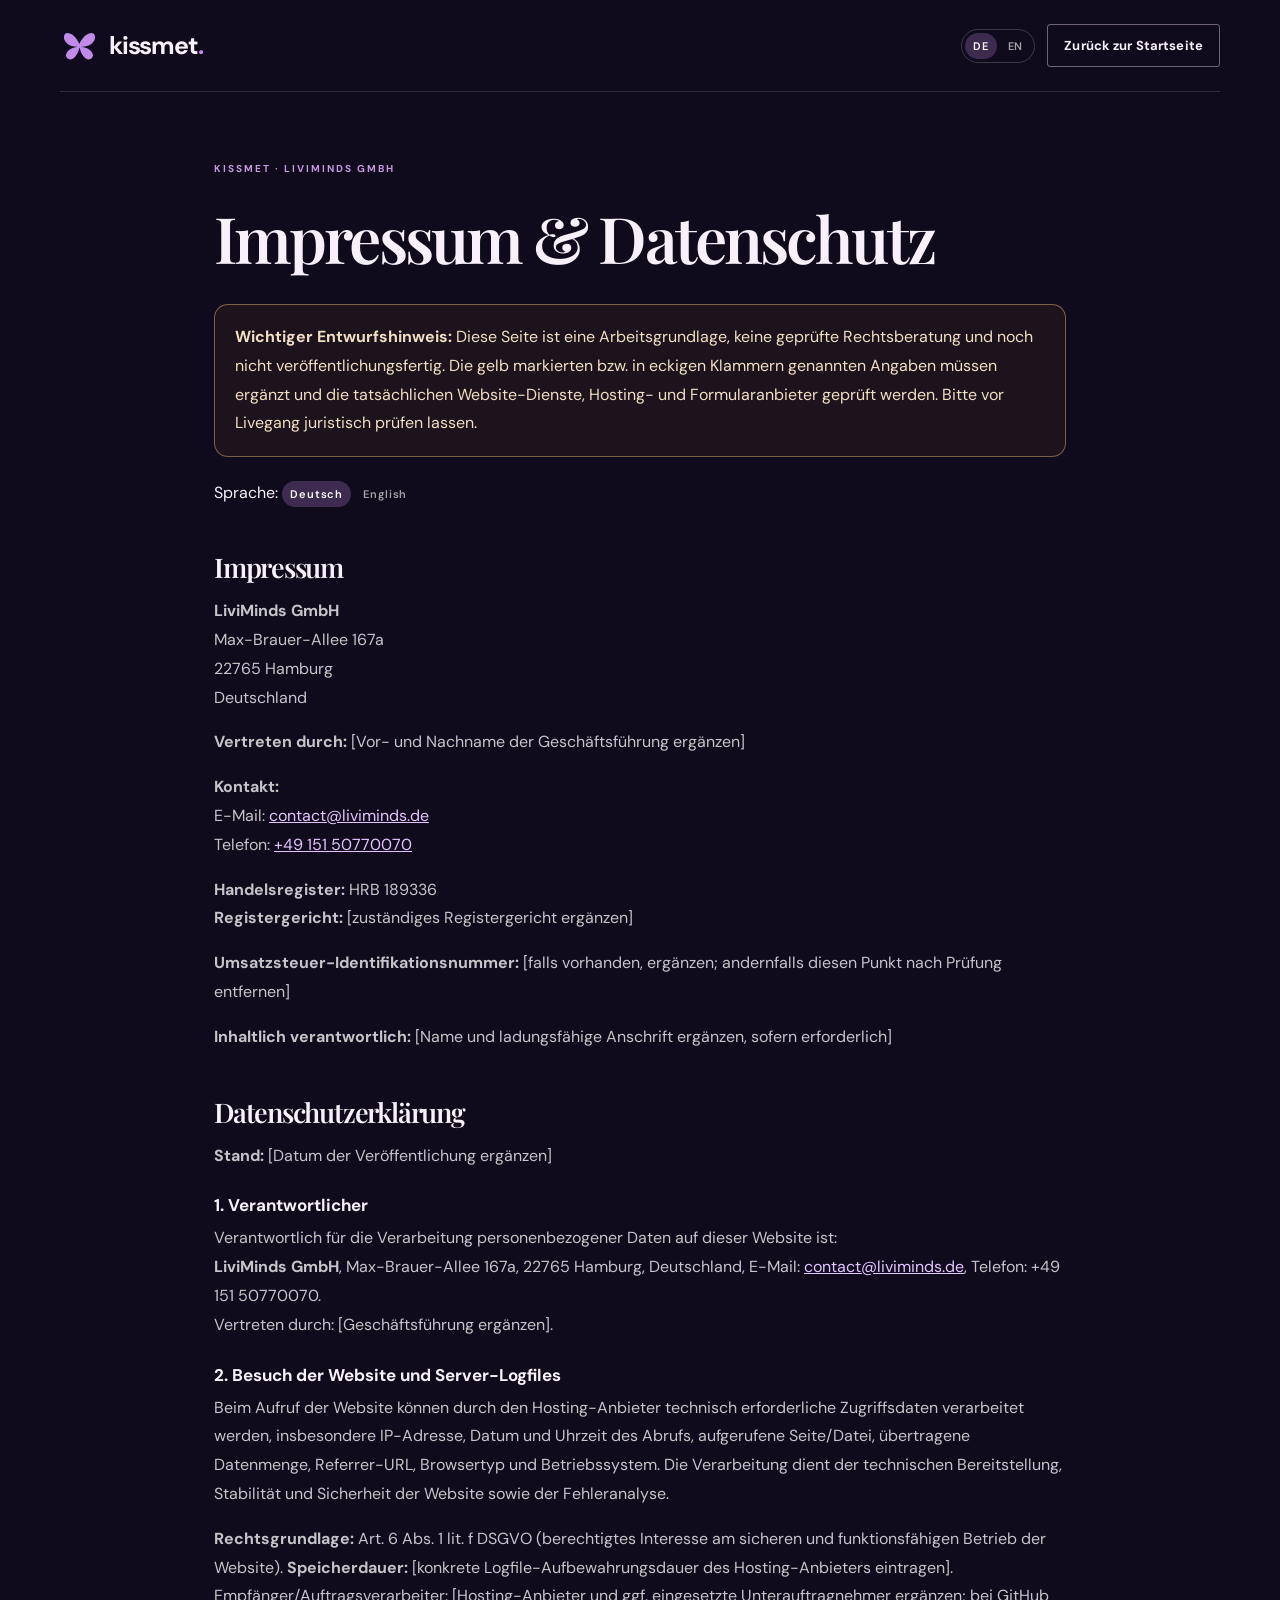
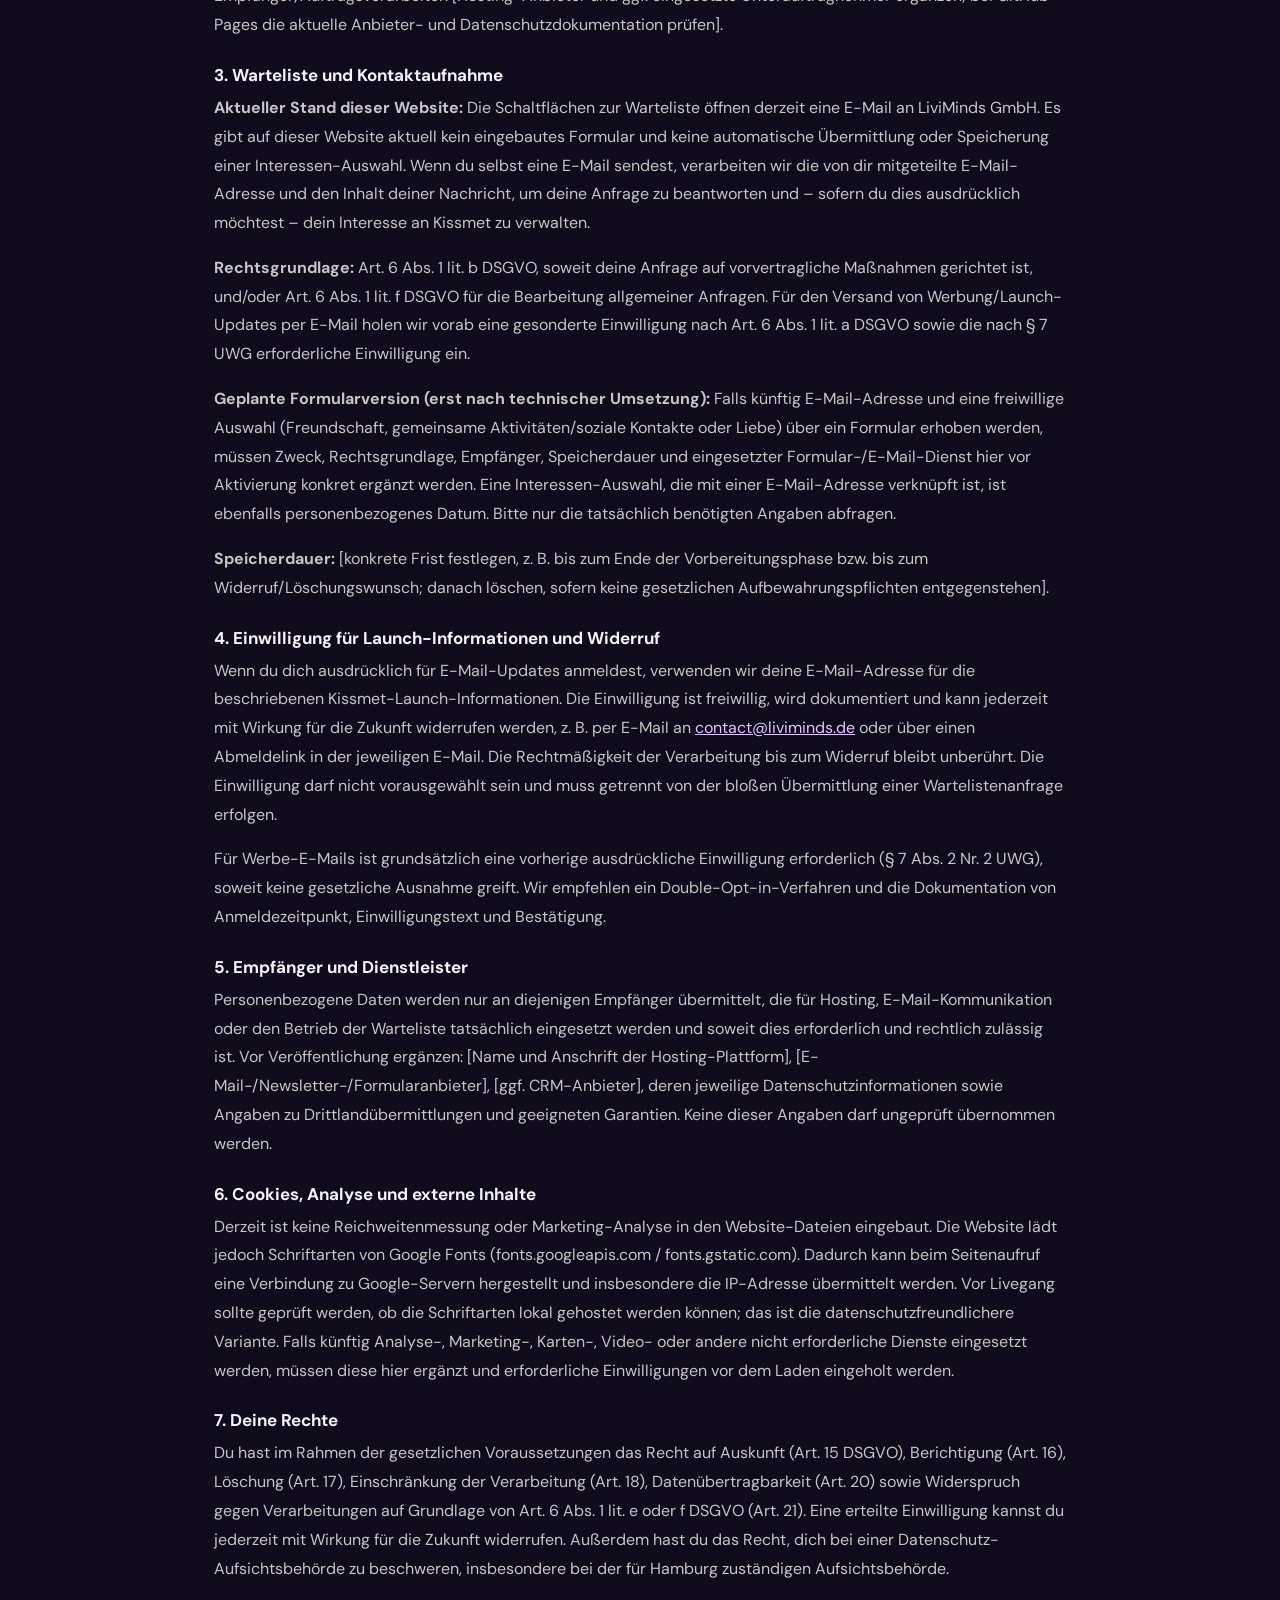
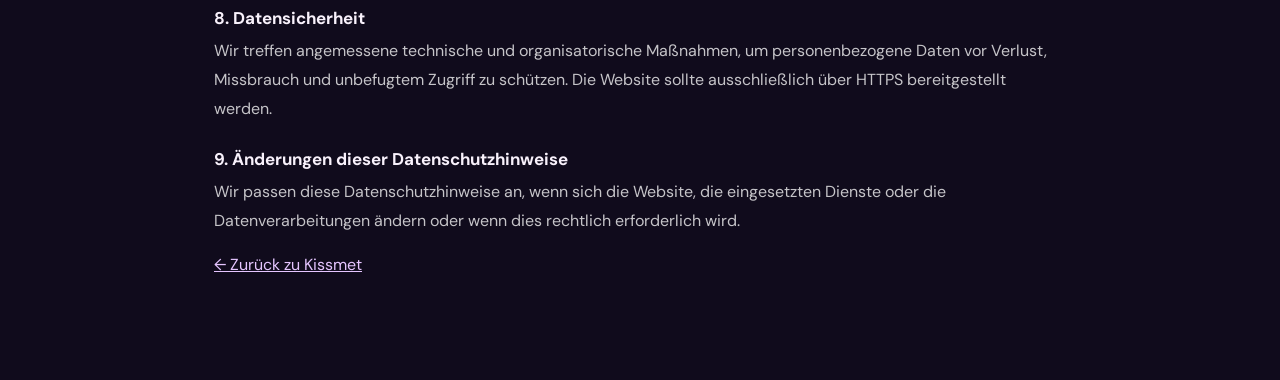
==== datenschutz.html @ a276d4c0 "Add files via upload" ====
<!doctype html>
<html lang="de">
<head>
  <meta charset="utf-8">
  <meta name="viewport" content="width=device-width, initial-scale=1">
  <meta name="theme-color" content="#100b1c">
  <title>Impressum & Datenschutzhinweise – Kissmet</title>
  <link rel="preconnect" href="https://fonts.googleapis.com">
  <link rel="preconnect" href="https://fonts.gstatic.com" crossorigin>
  <link href="https://fonts.googleapis.com/css2?family=DM+Sans:wght@400;500;600;700&family=Playfair+Display:wght@500;600;700&display=swap" rel="stylesheet">
  <link rel="stylesheet" href="styles.css">
  <style>
    .legal-wrap{max-width:900px;margin:70px auto 100px;padding:0 24px}
    .legal-wrap h1{font:600 clamp(38px,6vw,64px) "Playfair Display",serif;margin:20px 0}
    .legal-wrap h2{font:600 27px "Playfair Display",serif;margin:42px 0 12px}
    .legal-wrap h3{font-size:17px;margin:24px 0 8px}
    .legal-wrap p,.legal-wrap li{color:rgba(255,255,255,.76);line-height:1.8}
    .legal-wrap a{color:#e5c5ff;text-decoration:underline}
    .legal-note{padding:18px 20px;border:1px solid rgba(235,190,120,.45);background:rgba(150,100,40,.10);border-radius:14px;margin:24px 0}
    .legal-note p{margin:0;color:#f1dfc4}
    .legal-lang{margin:20px 0 35px}
    .legal-section[hidden]{display:none}
    .legal-back{color:#e5c5ff}
  </style>
</head>
<body>
<header class="site-header wrap">
  <a class="brand" href="index.html" aria-label="Kissmet Startseite"><svg class="butterfly" viewBox="0 0 64 64" aria-hidden="true"><path d="M31.8 29.4C25 13 10 7 7 15c-3 8 5 19 22 19-16 2-23 13-17 19 7 6 17-3 20-18 3 15 13 24 20 18 6-6-1-17-17-19 17 0 25-11 22-19-3-8-18-2-25 14Z" fill="#c18ce9"/></svg><span>kissmet<span class="brand-dot">.</span></span></a>
  <div class="header-actions"><div class="language-switch" role="group" aria-label="Sprache wählen"><button type="button" class="lang-button active" data-legal-lang="de" aria-pressed="true">DE</button><button type="button" class="lang-button" data-legal-lang="en" aria-pressed="false">EN</button></div><a class="button button-small button-outline" href="index.html" data-de="Zurück zur Startseite" data-en="Back to home">Zurück zur Startseite</a></div>
</header>
<main class="legal-wrap">
  <div class="section-kicker">KISSMET · LIVIMINDS GMBH</div>
  <h1 data-de="Impressum & Datenschutz" data-en="Legal notice & privacy">Impressum & Datenschutz</h1>
  <div class="legal-note"><p data-de="<strong>Wichtiger Entwurfshinweis:</strong> Diese Seite ist eine Arbeitsgrundlage, keine geprüfte Rechtsberatung und noch nicht veröffentlichungsfertig. Die gelb markierten bzw. in eckigen Klammern genannten Angaben müssen ergänzt und die tatsächlichen Website-Dienste, Hosting- und Formularanbieter geprüft werden. Bitte vor Livegang juristisch prüfen lassen." data-en="<strong>Important draft notice:</strong> This page is a working draft, not reviewed legal advice and not ready to publish. Complete all bracketed details and verify the actual website services, hosting and form providers. Have it reviewed before launch."><strong>Wichtiger Entwurfshinweis:</strong> Diese Seite ist eine Arbeitsgrundlage, keine geprüfte Rechtsberatung und noch nicht veröffentlichungsfertig. Die gelb markierten bzw. in eckigen Klammern genannten Angaben müssen ergänzt und die tatsächlichen Website-Dienste, Hosting- und Formularanbieter geprüft werden. Bitte vor Livegang juristisch prüfen lassen.</p></div>
  <div class="legal-lang"><span data-de="Sprache:" data-en="Language:">Sprache:</span> <button class="lang-button active" data-legal-lang="de" type="button">Deutsch</button> <button class="lang-button" data-legal-lang="en" type="button">English</button></div>

  <section class="legal-section" data-legal-section="de">
    <h2>Impressum</h2>
    <p><strong>LiviMinds GmbH</strong><br>Max-Brauer-Allee 167a<br>22765 Hamburg<br>Deutschland</p>
    <p><strong>Vertreten durch:</strong> [Vor- und Nachname der Geschäftsführung ergänzen]</p>
    <p><strong>Kontakt:</strong><br>E-Mail: <a href="mailto:contact@liviminds.de">contact@liviminds.de</a><br>Telefon: <a href="tel:+4915150770070">+49 151 50770070</a></p>
    <p><strong>Handelsregister:</strong> HRB 189336<br><strong>Registergericht:</strong> [zuständiges Registergericht ergänzen]</p>
    <p><strong>Umsatzsteuer-Identifikationsnummer:</strong> [falls vorhanden, ergänzen; andernfalls diesen Punkt nach Prüfung entfernen]</p>
    <p><strong>Inhaltlich verantwortlich:</strong> [Name und ladungsfähige Anschrift ergänzen, sofern erforderlich]</p>

    <h2>Datenschutzerklärung</h2>
    <p><strong>Stand:</strong> [Datum der Veröffentlichung ergänzen]</p>
    <h3>1. Verantwortlicher</h3>
    <p>Verantwortlich für die Verarbeitung personenbezogener Daten auf dieser Website ist:<br><strong>LiviMinds GmbH</strong>, Max-Brauer-Allee 167a, 22765 Hamburg, Deutschland, E-Mail: <a href="mailto:contact@liviminds.de">contact@liviminds.de</a>, Telefon: +49 151 50770070.<br>Vertreten durch: [Geschäftsführung ergänzen].</p>

    <h3>2. Besuch der Website und Server-Logfiles</h3>
    <p>Beim Aufruf der Website können durch den Hosting-Anbieter technisch erforderliche Zugriffsdaten verarbeitet werden, insbesondere IP-Adresse, Datum und Uhrzeit des Abrufs, aufgerufene Seite/Datei, übertragene Datenmenge, Referrer-URL, Browsertyp und Betriebssystem. Die Verarbeitung dient der technischen Bereitstellung, Stabilität und Sicherheit der Website sowie der Fehleranalyse.</p>
    <p><strong>Rechtsgrundlage:</strong> Art. 6 Abs. 1 lit. f DSGVO (berechtigtes Interesse am sicheren und funktionsfähigen Betrieb der Website). <strong>Speicherdauer:</strong> [konkrete Logfile-Aufbewahrungsdauer des Hosting-Anbieters eintragen]. Empfänger/Auftragsverarbeiter: [Hosting-Anbieter und ggf. eingesetzte Unterauftragnehmer ergänzen; bei GitHub Pages die aktuelle Anbieter- und Datenschutzdokumentation prüfen].</p>

    <h3>3. Warteliste und Kontaktaufnahme</h3>
    <p><strong>Aktueller Stand dieser Website:</strong> Die Schaltflächen zur Warteliste öffnen derzeit eine E-Mail an LiviMinds GmbH. Es gibt auf dieser Website aktuell kein eingebautes Formular und keine automatische Übermittlung oder Speicherung einer Interessen-Auswahl. Wenn du selbst eine E-Mail sendest, verarbeiten wir die von dir mitgeteilte E-Mail-Adresse und den Inhalt deiner Nachricht, um deine Anfrage zu beantworten und – sofern du dies ausdrücklich möchtest – dein Interesse an Kissmet zu verwalten.</p>
    <p><strong>Rechtsgrundlage:</strong> Art. 6 Abs. 1 lit. b DSGVO, soweit deine Anfrage auf vorvertragliche Maßnahmen gerichtet ist, und/oder Art. 6 Abs. 1 lit. f DSGVO für die Bearbeitung allgemeiner Anfragen. Für den Versand von Werbung/Launch-Updates per E-Mail holen wir vorab eine gesonderte Einwilligung nach Art. 6 Abs. 1 lit. a DSGVO sowie die nach § 7 UWG erforderliche Einwilligung ein.</p>
    <p><strong>Geplante Formularversion (erst nach technischer Umsetzung):</strong> Falls künftig E-Mail-Adresse und eine freiwillige Auswahl (Freundschaft, gemeinsame Aktivitäten/soziale Kontakte oder Liebe) über ein Formular erhoben werden, müssen Zweck, Rechtsgrundlage, Empfänger, Speicherdauer und eingesetzter Formular-/E-Mail-Dienst hier vor Aktivierung konkret ergänzt werden. Eine Interessen-Auswahl, die mit einer E-Mail-Adresse verknüpft ist, ist ebenfalls personenbezogenes Datum. Bitte nur die tatsächlich benötigten Angaben abfragen.</p>
    <p><strong>Speicherdauer:</strong> [konkrete Frist festlegen, z. B. bis zum Ende der Vorbereitungsphase bzw. bis zum Widerruf/Löschungswunsch; danach löschen, sofern keine gesetzlichen Aufbewahrungspflichten entgegenstehen].</p>

    <h3>4. Einwilligung für Launch-Informationen und Widerruf</h3>
    <p>Wenn du dich ausdrücklich für E-Mail-Updates anmeldest, verwenden wir deine E-Mail-Adresse für die beschriebenen Kissmet-Launch-Informationen. Die Einwilligung ist freiwillig, wird dokumentiert und kann jederzeit mit Wirkung für die Zukunft widerrufen werden, z. B. per E-Mail an <a href="mailto:contact@liviminds.de">contact@liviminds.de</a> oder über einen Abmeldelink in der jeweiligen E-Mail. Die Rechtmäßigkeit der Verarbeitung bis zum Widerruf bleibt unberührt. Die Einwilligung darf nicht vorausgewählt sein und muss getrennt von der bloßen Übermittlung einer Wartelistenanfrage erfolgen.</p>
    <p>Für Werbe-E-Mails ist grundsätzlich eine vorherige ausdrückliche Einwilligung erforderlich (§ 7 Abs. 2 Nr. 2 UWG), soweit keine gesetzliche Ausnahme greift. Wir empfehlen ein Double-Opt-in-Verfahren und die Dokumentation von Anmeldezeitpunkt, Einwilligungstext und Bestätigung.</p>

    <h3>5. Empfänger und Dienstleister</h3>
    <p>Personenbezogene Daten werden nur an diejenigen Empfänger übermittelt, die für Hosting, E-Mail-Kommunikation oder den Betrieb der Warteliste tatsächlich eingesetzt werden und soweit dies erforderlich und rechtlich zulässig ist. Vor Veröffentlichung ergänzen: [Name und Anschrift der Hosting-Plattform], [E-Mail-/Newsletter-/Formularanbieter], [ggf. CRM-Anbieter], deren jeweilige Datenschutzinformationen sowie Angaben zu Drittlandübermittlungen und geeigneten Garantien. Keine dieser Angaben darf ungeprüft übernommen werden.</p>

    <h3>6. Cookies, Analyse und externe Inhalte</h3>
    <p>Derzeit ist keine Reichweitenmessung oder Marketing-Analyse in den Website-Dateien eingebaut. Die Website lädt jedoch Schriftarten von Google Fonts (fonts.googleapis.com / fonts.gstatic.com). Dadurch kann beim Seitenaufruf eine Verbindung zu Google-Servern hergestellt und insbesondere die IP-Adresse übermittelt werden. Vor Livegang sollte geprüft werden, ob die Schriftarten lokal gehostet werden können; das ist die datenschutzfreundlichere Variante. Falls künftig Analyse-, Marketing-, Karten-, Video- oder andere nicht erforderliche Dienste eingesetzt werden, müssen diese hier ergänzt und erforderliche Einwilligungen vor dem Laden eingeholt werden.</p>

    <h3>7. Deine Rechte</h3>
    <p>Du hast im Rahmen der gesetzlichen Voraussetzungen das Recht auf Auskunft (Art. 15 DSGVO), Berichtigung (Art. 16), Löschung (Art. 17), Einschränkung der Verarbeitung (Art. 18), Datenübertragbarkeit (Art. 20) sowie Widerspruch gegen Verarbeitungen auf Grundlage von Art. 6 Abs. 1 lit. e oder f DSGVO (Art. 21). Eine erteilte Einwilligung kannst du jederzeit mit Wirkung für die Zukunft widerrufen. Außerdem hast du das Recht, dich bei einer Datenschutz-Aufsichtsbehörde zu beschweren, insbesondere bei der für Hamburg zuständigen Aufsichtsbehörde.</p>

    <h3>8. Datensicherheit</h3>
    <p>Wir treffen angemessene technische und organisatorische Maßnahmen, um personenbezogene Daten vor Verlust, Missbrauch und unbefugtem Zugriff zu schützen. Die Website sollte ausschließlich über HTTPS bereitgestellt werden.</p>

    <h3>9. Änderungen dieser Datenschutzhinweise</h3>
    <p>Wir passen diese Datenschutzhinweise an, wenn sich die Website, die eingesetzten Dienste oder die Datenverarbeitungen ändern oder wenn dies rechtlich erforderlich wird.</p>
  </section>

  <section class="legal-section" data-legal-section="en" hidden>
    <h2>Legal notice</h2>
    <p><strong>LiviMinds GmbH</strong><br>Max-Brauer-Allee 167a<br>22765 Hamburg<br>Germany</p>
    <p><strong>Represented by:</strong> [Add the full name(s) of the managing director(s)]</p>
    <p><strong>Contact:</strong><br>Email: <a href="mailto:contact@liviminds.de">contact@liviminds.de</a><br>Phone: +49 151 50770070</p>
    <p><strong>Commercial Register:</strong> HRB 189336<br><strong>Register court:</strong> [Add competent register court]</p>
    <p><strong>VAT identification number:</strong> [Add if applicable; otherwise remove after checking]</p>
    <p><strong>Responsible for content:</strong> [Add name and full address, if required]</p>

    <h2>Privacy policy</h2>
    <p><strong>Last updated:</strong> [Add publication date]</p>
    <h3>1. Controller</h3>
    <p>The controller responsible for processing personal data on this website is LiviMinds GmbH, Max-Brauer-Allee 167a, 22765 Hamburg, Germany, email: <a href="mailto:contact@liviminds.de">contact@liviminds.de</a>, phone: +49 151 50770070. Managing director: [add name].</p>
    <h3>2. Website access and server logs</h3>
    <p>When you visit the website, the hosting provider may process technically necessary access data, including IP address, date and time, requested page/file, data volume, referrer URL, browser type and operating system. This is used to provide, maintain and secure the website and diagnose errors.</p>
    <p><strong>Legal basis:</strong> Art. 6(1)(f) GDPR (legitimate interest in secure and reliable website operation). <strong>Retention:</strong> [Insert the hosting provider's actual log retention period]. Recipients/processors: [Identify the hosting provider and relevant subprocessors; verify the current provider and privacy documentation if using GitHub Pages].</p>
    <h3>3. Waiting list and contact requests</h3>
    <p><strong>Current website functionality:</strong> The waiting-list buttons currently open an email to LiviMinds GmbH. There is no embedded form and no automatic submission or storage of an interest selection on this website at present. If you send us an email, we process the email address and message content you provide to respond to your request and, if you explicitly ask us to, manage your interest in Kissmet.</p>
    <p><strong>Legal basis:</strong> Art. 6(1)(b) GDPR where your request relates to pre-contractual steps, and/or Art. 6(1)(f) GDPR for handling general enquiries. We obtain separate prior consent under Art. 6(1)(a) GDPR and the applicable German email-marketing rules before sending promotional launch updates by email.</p>
    <p><strong>Planned form (only after technical implementation):</strong> If a form later collects an email address and an optional selection (friendship, social activities or love), this policy must be updated before activation to specify the exact purposes, legal basis, recipients, retention period and form/email provider. An interest selection linked to an email address is also personal data. Collect only what is necessary.</p>
    <p><strong>Retention:</strong> [Set a concrete period, e.g. until the end of the pre-launch phase or until withdrawal/deletion request, then delete unless statutory retention duties apply].</p>
    <h3>4. Consent for launch updates and withdrawal</h3>
    <p>If you expressly subscribe to email updates, we use your email address for the described Kissmet launch communications. Consent is voluntary, recorded and may be withdrawn at any time with future effect, for example by emailing <a href="mailto:contact@liviminds.de">contact@liviminds.de</a> or using an unsubscribe link in the email. Withdrawal does not affect processing carried out before withdrawal. The checkbox must not be pre-ticked and must be separate from simply submitting a waiting-list request.</p>
    <p>Prior express consent is generally required for promotional emails under section 7(2)(2) of the German Unfair Competition Act (UWG), unless a statutory exception applies. We recommend double opt-in and keeping evidence of the signup time, consent wording and confirmation.</p>
    <h3>5. Recipients and service providers</h3>
    <p>Personal data is shared only with service providers actually used for hosting, email communication or waiting-list operations, where necessary and lawful. Before publication, identify: [hosting platform], [email/newsletter/form provider], [CRM provider, if any], their privacy information and any transfers outside the EEA and safeguards. Do not publish unverified provider details.</p>
    <h3>6. Cookies, analytics and external content</h3>
    <p>No audience measurement or marketing analytics is currently included in the website files. The site does load fonts from Google Fonts (fonts.googleapis.com / fonts.gstatic.com). This can establish a connection to Google servers and transmit information such as your IP address. Before launch, consider hosting the fonts locally, which is more privacy-friendly. If analytics, marketing, maps, video or other non-essential services are added, they must be disclosed here and any required consent obtained before loading them.</p>
    <h3>7. Your rights</h3>
    <p>Subject to the legal requirements, you may have rights of access (Art. 15 GDPR), rectification (Art. 16), erasure (Art. 17), restriction (Art. 18), data portability (Art. 20) and objection to processing based on Art. 6(1)(e) or (f) GDPR (Art. 21). You may withdraw consent at any time with future effect. You may also lodge a complaint with a data protection supervisory authority, in particular the authority responsible for Hamburg.</p>
    <h3>8. Data security</h3>
    <p>We use appropriate technical and organisational measures to protect personal data against loss, misuse and unauthorised access. The website should be served exclusively over HTTPS.</p>
    <h3>9. Changes</h3>
    <p>We may update this privacy policy if the website, services used or processing activities change, or if required by law.</p>
  </section>
  <p><a class="legal-back" href="index.html" data-de="← Zurück zu Kissmet" data-en="← Back to Kissmet">← Zurück zu Kissmet</a></p>
</main>
<script>
  function chooseLegalLanguage(lang) {
    const selected = lang === "en" ? "en" : "de";
    document.documentElement.lang = selected;
    document.querySelectorAll("[data-legal-section]").forEach(s => s.hidden = s.dataset.legalSection !== selected);
    document.querySelectorAll("[data-legal-lang]").forEach(b => {
      const active = b.dataset.legalLang === selected;
      b.classList.toggle("active", active);
      b.setAttribute("aria-pressed", String(active));
    });
    document.querySelectorAll("[data-de][data-en]").forEach(el => el.innerHTML = el.dataset[selected]);
    document.title = selected === "de" ? "Impressum & Datenschutzhinweise – Kissmet" : "Legal notice & privacy policy – Kissmet";
  }
  document.querySelectorAll("[data-legal-lang]").forEach(b => b.addEventListener("click", () => chooseLegalLanguage(b.dataset.legalLang)));
  chooseLegalLanguage("de");
</script>
</body>
</html>
---- styles.css ----
*{box-sizing:border-box} :root{--bg:#100b1c;--panel:#1b1229;--panel2:#241735;--text:#f8f1fb;--muted:#b9aabd;--purple:#b77be5;--lilac:#e7c8f7;--line:rgba(238,218,248,.14)} html{scroll-behavior:smooth} body{margin:0;background:var(--bg);color:var(--text);font-family:"DM Sans",sans-serif;overflow-x:hidden} a{color:inherit;text-decoration:none}.wrap{width:min(1160px,calc(100% - 64px));margin-inline:auto}.ambient{position:absolute;pointer-events:none;border-radius:50%;filter:blur(90px);opacity:.18}.ambient-one{width:380px;height:380px;background:#7b3fa9;top:80px;right:-140px}.ambient-two{width:320px;height:320px;background:#4c2b78;top:850px;left:-180px}.site-header{height:92px;display:flex;align-items:center;justify-content:space-between;position:relative;z-index:3;border-bottom:1px solid var(--line)}.brand{display:flex;align-items:center;gap:10px;font-size:25px;font-weight:700;letter-spacing:-1.2px}.brand-dot{color:#c58be9}.butterfly{width:39px;height:39px}.site-header nav{display:flex;gap:34px;color:#c9b9d0;font-size:13px}.site-header nav a:hover,.text-link:hover{color:#fff}.button{display:inline-flex;align-items:center;justify-content:center;gap:25px;padding:16px 22px;border-radius:3px;font-size:13px;font-weight:700;letter-spacing:.01em;transition:transform .2s,background .2s}.button:hover{transform:translateY(-2px)}.button-small{padding:12px 16px;gap:13px}.button-outline{border:1px solid rgba(230,204,244,.45)}.button-outline:hover{background:rgba(255,255,255,.08)}.button-primary{background:linear-gradient(110deg,#d7a9ef,#a96ed5);color:#1b1026;box-shadow:0 10px 35px #9d60c52a}.button-light{background:#f5e9fa;color:#261432}.hero{min-height:650px;display:grid;grid-template-columns:1fr 1fr;align-items:center;position:relative;padding-top:55px;padding-bottom:90px}.hero-copy{position:relative;z-index:1;padding-bottom:28px}.eyebrow,.section-kicker{font-size:10px;letter-spacing:.2em;font-weight:700;color:#c69be0}.eyebrow{display:flex;align-items:center;gap:12px}.eyebrow-line{width:28px;height:1px;background:#c69be0}h1,h2,h3,p{margin-top:0}h1,h2{font-family:"Playfair Display",serif;font-weight:500;letter-spacing:-.045em}h1{font-size:clamp(58px,7.3vw,96px);line-height:.99;margin:25px 0 25px}h1 em,h2 em{color:#d6a8ed;font-weight:500}.hero-text{max-width:450px;color:#c3b5ca;font-size:15px;line-height:1.9}.hero-actions{display:flex;align-items:center;gap:28px;margin-top:32px}.text-link{font-size:12px;color:#e6d9eb}.text-link span{margin-left:8px}.availability{margin-top:40px;color:#a998b1;font-size:11px;display:flex;align-items:center;gap:10px}.pulse{width:7px;height:7px;background:#c58be9;border-radius:50%;box-shadow:0 0 0 5px #c58be91b}.hero-art{height:475px;position:relative;display:grid;place-items:center}.orb{position:absolute;border-radius:50%;filter:blur(1px)}.orb-back{width:370px;height:370px;background:radial-gradient(circle at 38% 35%,#69418a 0,#37214d 48%,#1a1126 73%);box-shadow:inset -22px -25px 55px #090610,0 0 90px #9c5dc52b}.orb-front{width:280px;height:280px;border:1px solid #f0d9ff35;box-shadow:0 0 80px #c58be91a,inset 0 0 55px #d6a8ed10}.hero-butterfly{width:min(100%,440px);position:relative;z-index:1;filter:drop-shadow(0 22px 30px #08040e8c);transform:rotate(-7deg)}.spark{position:absolute;color:#e9cbf7}.spark-a{top:75px;right:65px;font-size:25px}.spark-b{bottom:105px;left:50px;font-size:28px}.spark-c{top:145px;left:22px;font-size:13px}.art-caption{position:absolute;bottom:6px;left:12%;right:10%;display:flex;justify-content:space-between;color:#9e8aa8;font-size:9px;letter-spacing:.12em}.hero-bottom{position:absolute;bottom:25px;left:0;right:0;display:flex;justify-content:space-between;color:#887792;font-size:9px;letter-spacing:.18em}.section{padding-top:115px;padding-bottom:115px}.intro{display:grid;grid-template-columns:1fr 2fr;border-top:1px solid var(--line)}.intro-content{max-width:700px}.intro h2,.experience h2,.waitlist h2{font-size:clamp(42px,5vw,65px);line-height:1.08;margin:0 0 25px}.intro-content p{max-width:660px;color:#bcaec4;font-size:15px;line-height:2}.experience{background:linear-gradient(180deg,#171023,#1c1328 60%,#171023);border-top:1px solid #fff1;border-bottom:1px solid #fff1}.experience-heading{display:flex;align-items:end;justify-content:space-between;margin:25px 0 48px}.experience-heading p{color:#b9aabd;font-size:13px;max-width:210px;line-height:1.7;margin-bottom:8px}.cards{display:grid;grid-template-columns:repeat(3,1fr);gap:16px}.connection-card{min-height:300px;padding:28px;position:relative;border:1px solid #e9d5f21b;background:linear-gradient(145deg,#30203f,#21162e 72%);overflow:hidden}.connection-card:after{content:"";position:absolute;width:190px;height:190px;border-radius:50%;right:-85px;top:65px;background:#b77be5;filter:blur(80px);opacity:.17}.card-social{background:linear-gradient(145deg,#2d2040,#20182d)}.card-love{background:linear-gradient(145deg,#38213d,#21162e)}.card-number,.card-word{font-size:9px;letter-spacing:.17em;color:#a992b4}.card-icon{font-size:35px;color:#dcb7ef;margin-top:37px}.connection-card h3{font-family:"Playfair Display",serif;font-size:31px;font-weight:500;margin:16px 0 10px}.connection-card p{color:#bcaec4;font-size:13px;line-height:1.8;max-width:245px}.card-word{position:absolute;bottom:25px;left:28px;color:#c9a4dd}.waitlist{padding-top:110px;padding-bottom:110px}.waitlist-panel{position:relative;overflow:hidden;text-align:center;padding:85px 24px;background:radial-gradient(ellipse at 50% 0%,#57346e 0,#342044 42%,#21142e 100%);border:1px solid #e9d5f229}.waitlist-panel .section-kicker{position:relative;z-index:1}.waitlist h2{position:relative;z-index:1;margin:23px 0 17px}.waitlist-panel p{position:relative;z-index:1;color:#d0c1d7;font-size:14px;line-height:1.8;max-width:470px;margin:0 auto 28px}.waitlist-decoration{position:absolute;right:7%;top:-110px;font-family:"Playfair Display",serif;font-size:390px;line-height:1;color:#ffffff08}.small-note{display:block;position:relative;z-index:1;margin-top:17px;font-size:10px;color:#ad99b8}.site-footer{background:#0b0712;border-top:1px solid var(--line)}.footer-main{display:grid;grid-template-columns:1.3fr 1fr 1fr;gap:35px;padding-top:55px;padding-bottom:50px}.footer-brand p{font-size:12px;color:#9e8ca8;margin:12px 0}.footer-contact,.footer-company{display:flex;flex-direction:column;gap:9px;font-size:12px;color:#b8a9c0}.footer-contact a:hover{color:#fff}.footer-company strong{color:#f1e8f5;font-weight:600}.footer-label{font-size:9px;letter-spacing:.18em;color:#a77bc0;margin-bottom:8px}.footer-bottom{border-top:1px solid var(--line);padding-top:18px;padding-bottom:22px;display:flex;justify-content:space-between;gap:20px;color:#887792;font-size:10px}.footer-bottom a:hover{color:#eee}
@media(max-width:760px){.wrap{width:min(100% - 40px,560px)}.site-header{height:76px}.site-header nav{display:none}.brand{font-size:22px}.brand .butterfly{width:34px}.button-small{font-size:11px;padding:10px 12px}.hero{grid-template-columns:1fr;padding-top:75px;padding-bottom:80px;min-height:0}.hero-copy{padding-bottom:0}.hero-art{height:350px;margin-top:10px}.orb-back{width:290px;height:290px}.orb-front{width:225px;height:225px}.hero-butterfly{width:350px}.hero-bottom{bottom:20px;font-size:8px}.section{padding-top:80px;padding-bottom:80px}.intro{grid-template-columns:1fr;gap:28px}.intro h2,.experience h2,.waitlist h2{font-size:46px}.experience-heading{display:block;margin-bottom:30px}.experience-heading p{max-width:330px}.cards{grid-template-columns:1fr}.connection-card{min-height:260px}.card-icon{margin-top:24px}.waitlist-panel{padding:70px 20px}.footer-main{grid-template-columns:1fr 1fr}.footer-brand{grid-column:1/-1}.footer-bottom{flex-wrap:wrap;line-height:1.7}.footer-bottom span:nth-child(2){display:none}}
@media(prefers-reduced-motion:reduce){html{scroll-behavior:auto}*,*:before,*:after{transition:none!important}}


/* Language selector */
.header-actions { display:flex; align-items:center; gap:12px; }
.language-switch { display:flex; align-items:center; gap:3px; padding:3px; border:1px solid rgba(255,255,255,.18); border-radius:999px; }
.lang-button { border:0; background:transparent; color:rgba(255,255,255,.62); font:600 11px "DM Sans",sans-serif; letter-spacing:.08em; padding:6px 8px; border-radius:999px; cursor:pointer; }
.lang-button.active { background:rgba(193,140,233,.25); color:#fff; }
@media (max-width:760px) {
  .header-actions { gap:7px; }
  .header-actions > .button { padding:10px 12px; font-size:10px; }
  .language-switch { gap:0; }
}
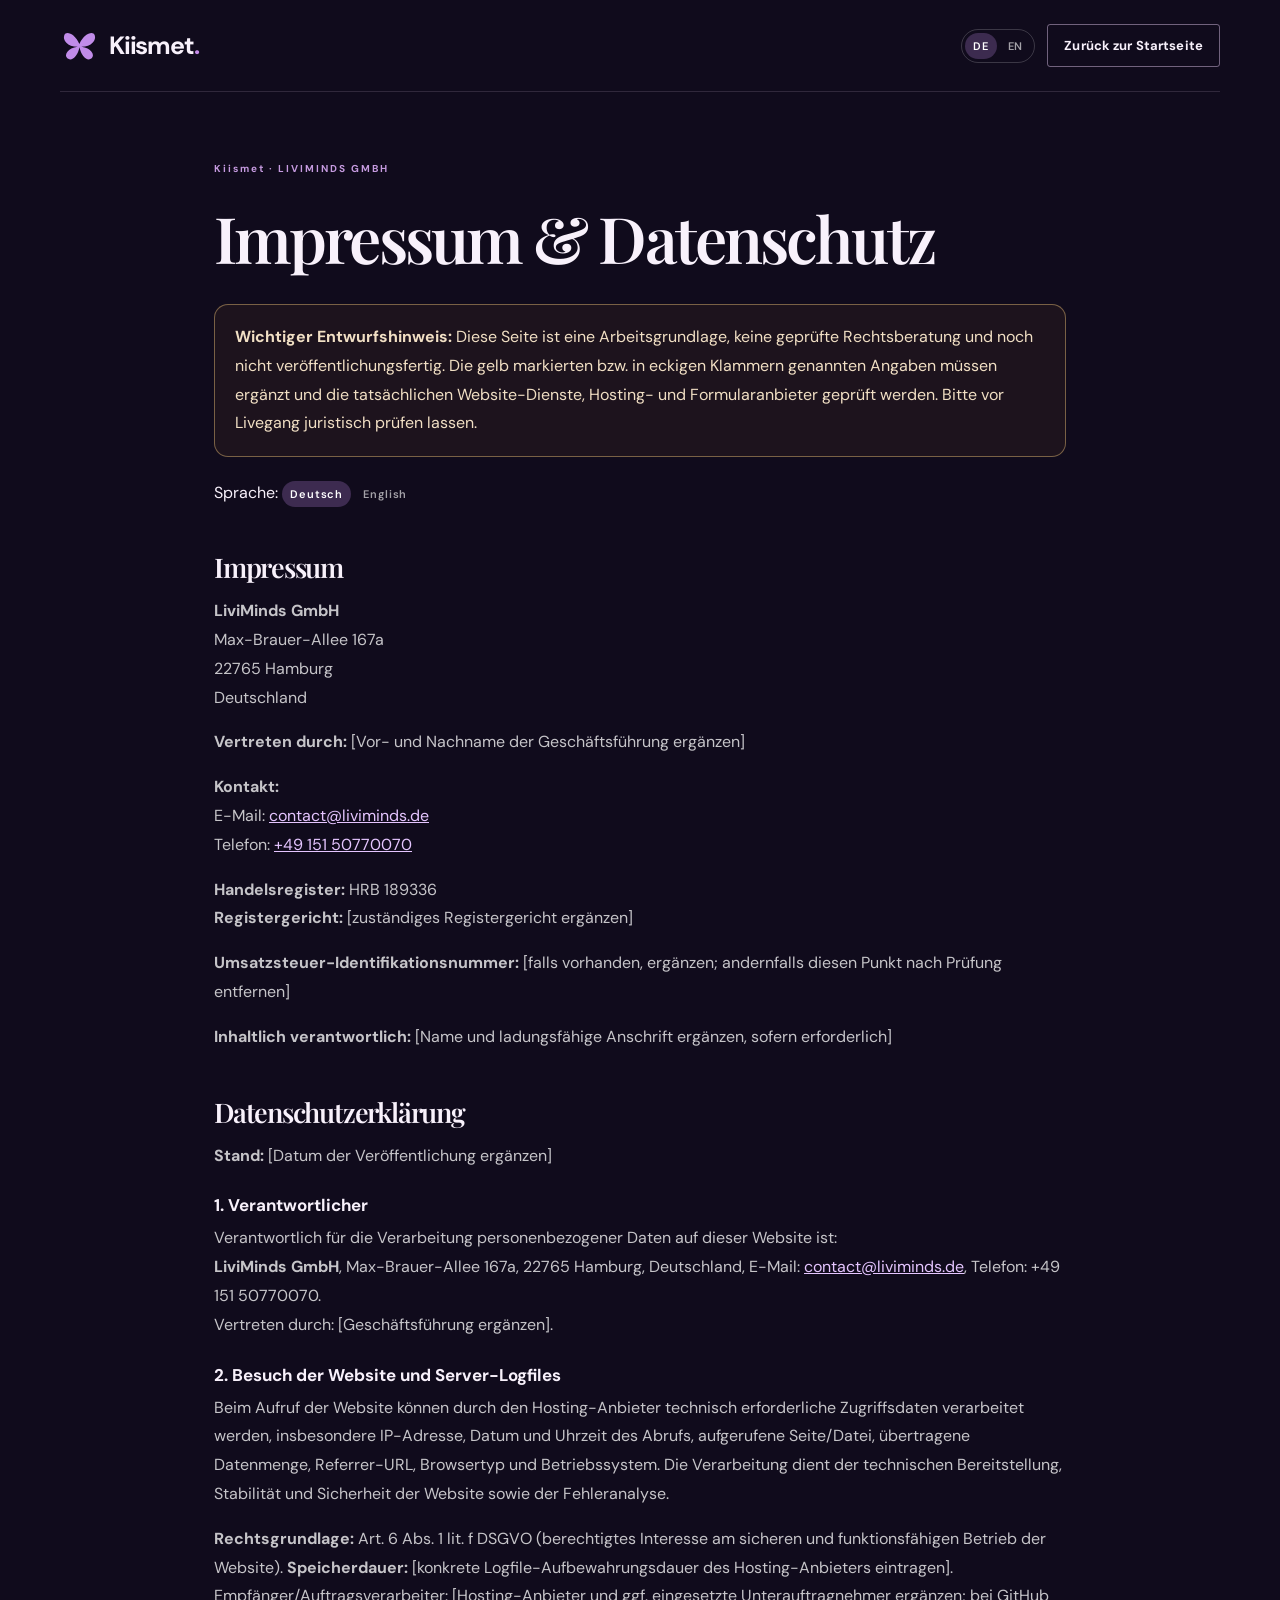
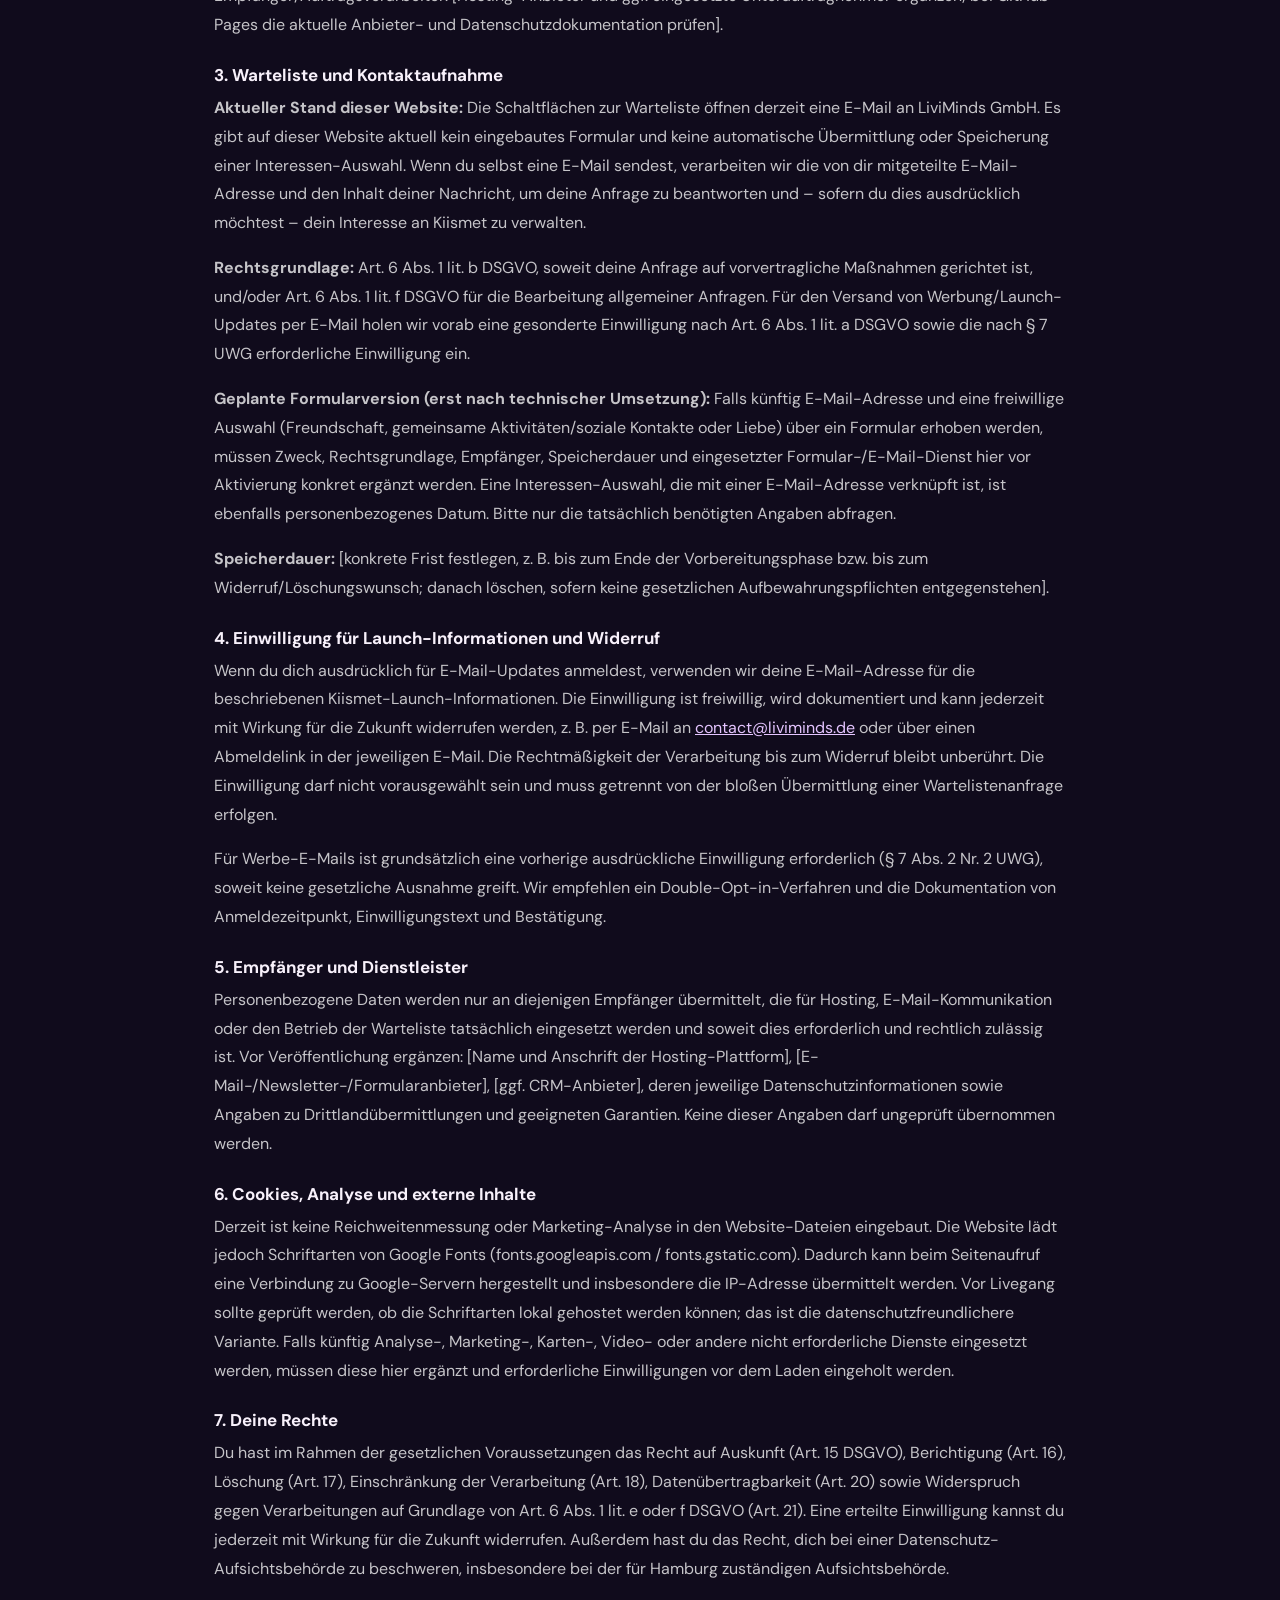
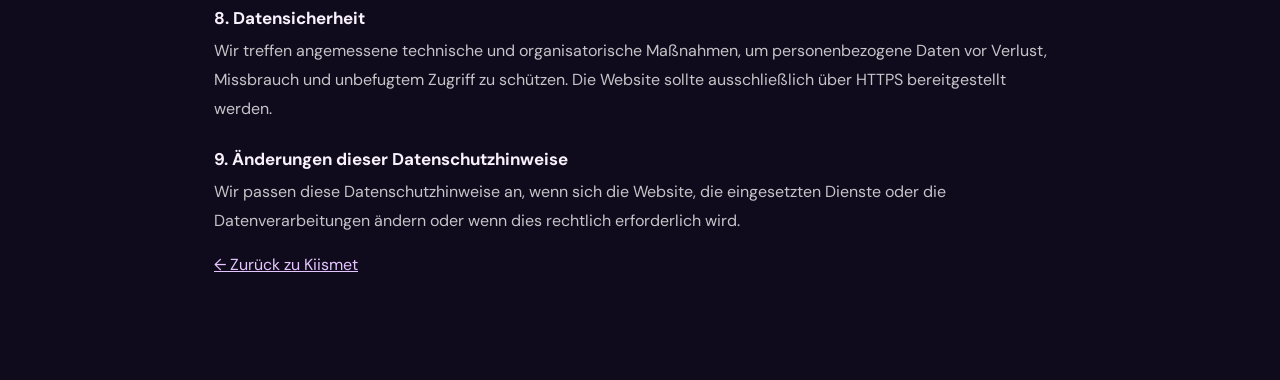
==== commit ca3eb296: "Correct brand name from 'Kissmet' to 'Kiismet'" ====
--- a/datenschutz.html
+++ b/datenschutz.html
@@ -4,7 +4,7 @@
   <meta charset="utf-8">
   <meta name="viewport" content="width=device-width, initial-scale=1">
   <meta name="theme-color" content="#100b1c">
-  <title>Impressum & Datenschutzhinweise – Kissmet</title>
+  <title>Impressum & Datenschutzhinweise – Kiismet</title>
   <link rel="preconnect" href="https://fonts.googleapis.com">
   <link rel="preconnect" href="https://fonts.gstatic.com" crossorigin>
   <link href="https://fonts.googleapis.com/css2?family=DM+Sans:wght@400;500;600;700&family=Playfair+Display:wght@500;600;700&display=swap" rel="stylesheet">
@@ -25,11 +25,11 @@
 </head>
 <body>
 <header class="site-header wrap">
-  <a class="brand" href="index.html" aria-label="Kissmet Startseite"><svg class="butterfly" viewBox="0 0 64 64" aria-hidden="true"><path d="M31.8 29.4C25 13 10 7 7 15c-3 8 5 19 22 19-16 2-23 13-17 19 7 6 17-3 20-18 3 15 13 24 20 18 6-6-1-17-17-19 17 0 25-11 22-19-3-8-18-2-25 14Z" fill="#c18ce9"/></svg><span>kissmet<span class="brand-dot">.</span></span></a>
+  <a class="brand" href="index.html" aria-label="Kiismet Startseite"><svg class="butterfly" viewBox="0 0 64 64" aria-hidden="true"><path d="M31.8 29.4C25 13 10 7 7 15c-3 8 5 19 22 19-16 2-23 13-17 19 7 6 17-3 20-18 3 15 13 24 20 18 6-6-1-17-17-19 17 0 25-11 22-19-3-8-18-2-25 14Z" fill="#c18ce9"/></svg><span>Kiismet<span class="brand-dot">.</span></span></a>
   <div class="header-actions"><div class="language-switch" role="group" aria-label="Sprache wählen"><button type="button" class="lang-button active" data-legal-lang="de" aria-pressed="true">DE</button><button type="button" class="lang-button" data-legal-lang="en" aria-pressed="false">EN</button></div><a class="button button-small button-outline" href="index.html" data-de="Zurück zur Startseite" data-en="Back to home">Zurück zur Startseite</a></div>
 </header>
 <main class="legal-wrap">
-  <div class="section-kicker">KISSMET · LIVIMINDS GMBH</div>
+  <div class="section-kicker">Kiismet · LIVIMINDS GMBH</div>
   <h1 data-de="Impressum & Datenschutz" data-en="Legal notice & privacy">Impressum & Datenschutz</h1>
   <div class="legal-note"><p data-de="<strong>Wichtiger Entwurfshinweis:</strong> Diese Seite ist eine Arbeitsgrundlage, keine geprüfte Rechtsberatung und noch nicht veröffentlichungsfertig. Die gelb markierten bzw. in eckigen Klammern genannten Angaben müssen ergänzt und die tatsächlichen Website-Dienste, Hosting- und Formularanbieter geprüft werden. Bitte vor Livegang juristisch prüfen lassen." data-en="<strong>Important draft notice:</strong> This page is a working draft, not reviewed legal advice and not ready to publish. Complete all bracketed details and verify the actual website services, hosting and form providers. Have it reviewed before launch."><strong>Wichtiger Entwurfshinweis:</strong> Diese Seite ist eine Arbeitsgrundlage, keine geprüfte Rechtsberatung und noch nicht veröffentlichungsfertig. Die gelb markierten bzw. in eckigen Klammern genannten Angaben müssen ergänzt und die tatsächlichen Website-Dienste, Hosting- und Formularanbieter geprüft werden. Bitte vor Livegang juristisch prüfen lassen.</p></div>
   <div class="legal-lang"><span data-de="Sprache:" data-en="Language:">Sprache:</span> <button class="lang-button active" data-legal-lang="de" type="button">Deutsch</button> <button class="lang-button" data-legal-lang="en" type="button">English</button></div>
@@ -53,13 +53,13 @@
     <p><strong>Rechtsgrundlage:</strong> Art. 6 Abs. 1 lit. f DSGVO (berechtigtes Interesse am sicheren und funktionsfähigen Betrieb der Website). <strong>Speicherdauer:</strong> [konkrete Logfile-Aufbewahrungsdauer des Hosting-Anbieters eintragen]. Empfänger/Auftragsverarbeiter: [Hosting-Anbieter und ggf. eingesetzte Unterauftragnehmer ergänzen; bei GitHub Pages die aktuelle Anbieter- und Datenschutzdokumentation prüfen].</p>
 
     <h3>3. Warteliste und Kontaktaufnahme</h3>
-    <p><strong>Aktueller Stand dieser Website:</strong> Die Schaltflächen zur Warteliste öffnen derzeit eine E-Mail an LiviMinds GmbH. Es gibt auf dieser Website aktuell kein eingebautes Formular und keine automatische Übermittlung oder Speicherung einer Interessen-Auswahl. Wenn du selbst eine E-Mail sendest, verarbeiten wir die von dir mitgeteilte E-Mail-Adresse und den Inhalt deiner Nachricht, um deine Anfrage zu beantworten und – sofern du dies ausdrücklich möchtest – dein Interesse an Kissmet zu verwalten.</p>
+    <p><strong>Aktueller Stand dieser Website:</strong> Die Schaltflächen zur Warteliste öffnen derzeit eine E-Mail an LiviMinds GmbH. Es gibt auf dieser Website aktuell kein eingebautes Formular und keine automatische Übermittlung oder Speicherung einer Interessen-Auswahl. Wenn du selbst eine E-Mail sendest, verarbeiten wir die von dir mitgeteilte E-Mail-Adresse und den Inhalt deiner Nachricht, um deine Anfrage zu beantworten und – sofern du dies ausdrücklich möchtest – dein Interesse an Kiismet zu verwalten.</p>
     <p><strong>Rechtsgrundlage:</strong> Art. 6 Abs. 1 lit. b DSGVO, soweit deine Anfrage auf vorvertragliche Maßnahmen gerichtet ist, und/oder Art. 6 Abs. 1 lit. f DSGVO für die Bearbeitung allgemeiner Anfragen. Für den Versand von Werbung/Launch-Updates per E-Mail holen wir vorab eine gesonderte Einwilligung nach Art. 6 Abs. 1 lit. a DSGVO sowie die nach § 7 UWG erforderliche Einwilligung ein.</p>
     <p><strong>Geplante Formularversion (erst nach technischer Umsetzung):</strong> Falls künftig E-Mail-Adresse und eine freiwillige Auswahl (Freundschaft, gemeinsame Aktivitäten/soziale Kontakte oder Liebe) über ein Formular erhoben werden, müssen Zweck, Rechtsgrundlage, Empfänger, Speicherdauer und eingesetzter Formular-/E-Mail-Dienst hier vor Aktivierung konkret ergänzt werden. Eine Interessen-Auswahl, die mit einer E-Mail-Adresse verknüpft ist, ist ebenfalls personenbezogenes Datum. Bitte nur die tatsächlich benötigten Angaben abfragen.</p>
     <p><strong>Speicherdauer:</strong> [konkrete Frist festlegen, z. B. bis zum Ende der Vorbereitungsphase bzw. bis zum Widerruf/Löschungswunsch; danach löschen, sofern keine gesetzlichen Aufbewahrungspflichten entgegenstehen].</p>
 
     <h3>4. Einwilligung für Launch-Informationen und Widerruf</h3>
-    <p>Wenn du dich ausdrücklich für E-Mail-Updates anmeldest, verwenden wir deine E-Mail-Adresse für die beschriebenen Kissmet-Launch-Informationen. Die Einwilligung ist freiwillig, wird dokumentiert und kann jederzeit mit Wirkung für die Zukunft widerrufen werden, z. B. per E-Mail an <a href="mailto:contact@liviminds.de">contact@liviminds.de</a> oder über einen Abmeldelink in der jeweiligen E-Mail. Die Rechtmäßigkeit der Verarbeitung bis zum Widerruf bleibt unberührt. Die Einwilligung darf nicht vorausgewählt sein und muss getrennt von der bloßen Übermittlung einer Wartelistenanfrage erfolgen.</p>
+    <p>Wenn du dich ausdrücklich für E-Mail-Updates anmeldest, verwenden wir deine E-Mail-Adresse für die beschriebenen Kiismet-Launch-Informationen. Die Einwilligung ist freiwillig, wird dokumentiert und kann jederzeit mit Wirkung für die Zukunft widerrufen werden, z. B. per E-Mail an <a href="mailto:contact@liviminds.de">contact@liviminds.de</a> oder über einen Abmeldelink in der jeweiligen E-Mail. Die Rechtmäßigkeit der Verarbeitung bis zum Widerruf bleibt unberührt. Die Einwilligung darf nicht vorausgewählt sein und muss getrennt von der bloßen Übermittlung einer Wartelistenanfrage erfolgen.</p>
     <p>Für Werbe-E-Mails ist grundsätzlich eine vorherige ausdrückliche Einwilligung erforderlich (§ 7 Abs. 2 Nr. 2 UWG), soweit keine gesetzliche Ausnahme greift. Wir empfehlen ein Double-Opt-in-Verfahren und die Dokumentation von Anmeldezeitpunkt, Einwilligungstext und Bestätigung.</p>
 
     <h3>5. Empfänger und Dienstleister</h3>
@@ -95,12 +95,12 @@
     <p>When you visit the website, the hosting provider may process technically necessary access data, including IP address, date and time, requested page/file, data volume, referrer URL, browser type and operating system. This is used to provide, maintain and secure the website and diagnose errors.</p>
     <p><strong>Legal basis:</strong> Art. 6(1)(f) GDPR (legitimate interest in secure and reliable website operation). <strong>Retention:</strong> [Insert the hosting provider's actual log retention period]. Recipients/processors: [Identify the hosting provider and relevant subprocessors; verify the current provider and privacy documentation if using GitHub Pages].</p>
     <h3>3. Waiting list and contact requests</h3>
-    <p><strong>Current website functionality:</strong> The waiting-list buttons currently open an email to LiviMinds GmbH. There is no embedded form and no automatic submission or storage of an interest selection on this website at present. If you send us an email, we process the email address and message content you provide to respond to your request and, if you explicitly ask us to, manage your interest in Kissmet.</p>
+    <p><strong>Current website functionality:</strong> The waiting-list buttons currently open an email to LiviMinds GmbH. There is no embedded form and no automatic submission or storage of an interest selection on this website at present. If you send us an email, we process the email address and message content you provide to respond to your request and, if you explicitly ask us to, manage your interest in Kiismet.</p>
     <p><strong>Legal basis:</strong> Art. 6(1)(b) GDPR where your request relates to pre-contractual steps, and/or Art. 6(1)(f) GDPR for handling general enquiries. We obtain separate prior consent under Art. 6(1)(a) GDPR and the applicable German email-marketing rules before sending promotional launch updates by email.</p>
     <p><strong>Planned form (only after technical implementation):</strong> If a form later collects an email address and an optional selection (friendship, social activities or love), this policy must be updated before activation to specify the exact purposes, legal basis, recipients, retention period and form/email provider. An interest selection linked to an email address is also personal data. Collect only what is necessary.</p>
     <p><strong>Retention:</strong> [Set a concrete period, e.g. until the end of the pre-launch phase or until withdrawal/deletion request, then delete unless statutory retention duties apply].</p>
     <h3>4. Consent for launch updates and withdrawal</h3>
-    <p>If you expressly subscribe to email updates, we use your email address for the described Kissmet launch communications. Consent is voluntary, recorded and may be withdrawn at any time with future effect, for example by emailing <a href="mailto:contact@liviminds.de">contact@liviminds.de</a> or using an unsubscribe link in the email. Withdrawal does not affect processing carried out before withdrawal. The checkbox must not be pre-ticked and must be separate from simply submitting a waiting-list request.</p>
+    <p>If you expressly subscribe to email updates, we use your email address for the described Kiismet launch communications. Consent is voluntary, recorded and may be withdrawn at any time with future effect, for example by emailing <a href="mailto:contact@liviminds.de">contact@liviminds.de</a> or using an unsubscribe link in the email. Withdrawal does not affect processing carried out before withdrawal. The checkbox must not be pre-ticked and must be separate from simply submitting a waiting-list request.</p>
     <p>Prior express consent is generally required for promotional emails under section 7(2)(2) of the German Unfair Competition Act (UWG), unless a statutory exception applies. We recommend double opt-in and keeping evidence of the signup time, consent wording and confirmation.</p>
     <h3>5. Recipients and service providers</h3>
     <p>Personal data is shared only with service providers actually used for hosting, email communication or waiting-list operations, where necessary and lawful. Before publication, identify: [hosting platform], [email/newsletter/form provider], [CRM provider, if any], their privacy information and any transfers outside the EEA and safeguards. Do not publish unverified provider details.</p>
@@ -113,7 +113,7 @@
     <h3>9. Changes</h3>
     <p>We may update this privacy policy if the website, services used or processing activities change, or if required by law.</p>
   </section>
-  <p><a class="legal-back" href="index.html" data-de="← Zurück zu Kissmet" data-en="← Back to Kissmet">← Zurück zu Kissmet</a></p>
+  <p><a class="legal-back" href="index.html" data-de="← Zurück zu Kiismet" data-en="← Back to Kiismet">← Zurück zu Kiismet</a></p>
 </main>
 <script>
   function chooseLegalLanguage(lang) {
@@ -126,10 +126,10 @@
       b.setAttribute("aria-pressed", String(active));
     });
     document.querySelectorAll("[data-de][data-en]").forEach(el => el.innerHTML = el.dataset[selected]);
-    document.title = selected === "de" ? "Impressum & Datenschutzhinweise – Kissmet" : "Legal notice & privacy policy – Kissmet";
+    document.title = selected === "de" ? "Impressum & Datenschutzhinweise – Kiismet" : "Legal notice & privacy policy – Kiismet";
   }
   document.querySelectorAll("[data-legal-lang]").forEach(b => b.addEventListener("click", () => chooseLegalLanguage(b.dataset.legalLang)));
   chooseLegalLanguage("de");
 </script>
 </body>
-</html>+</html>
